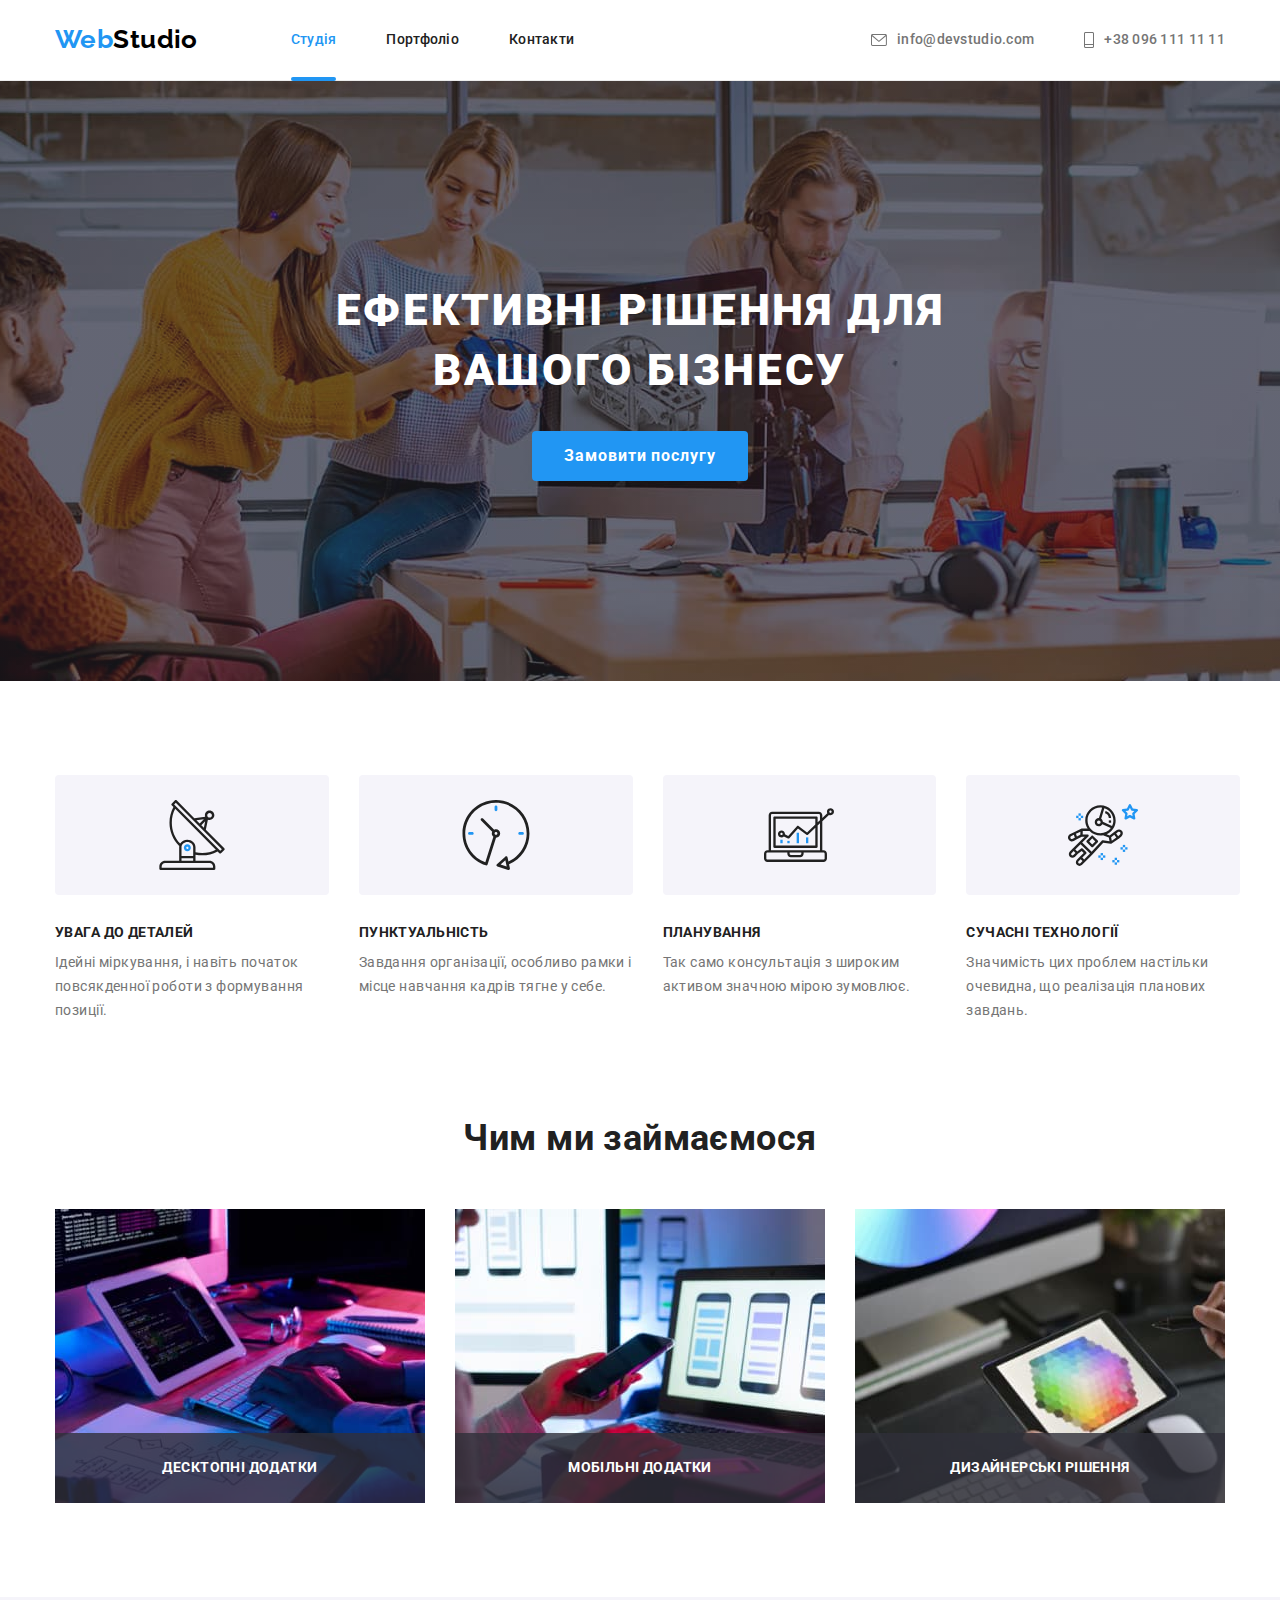
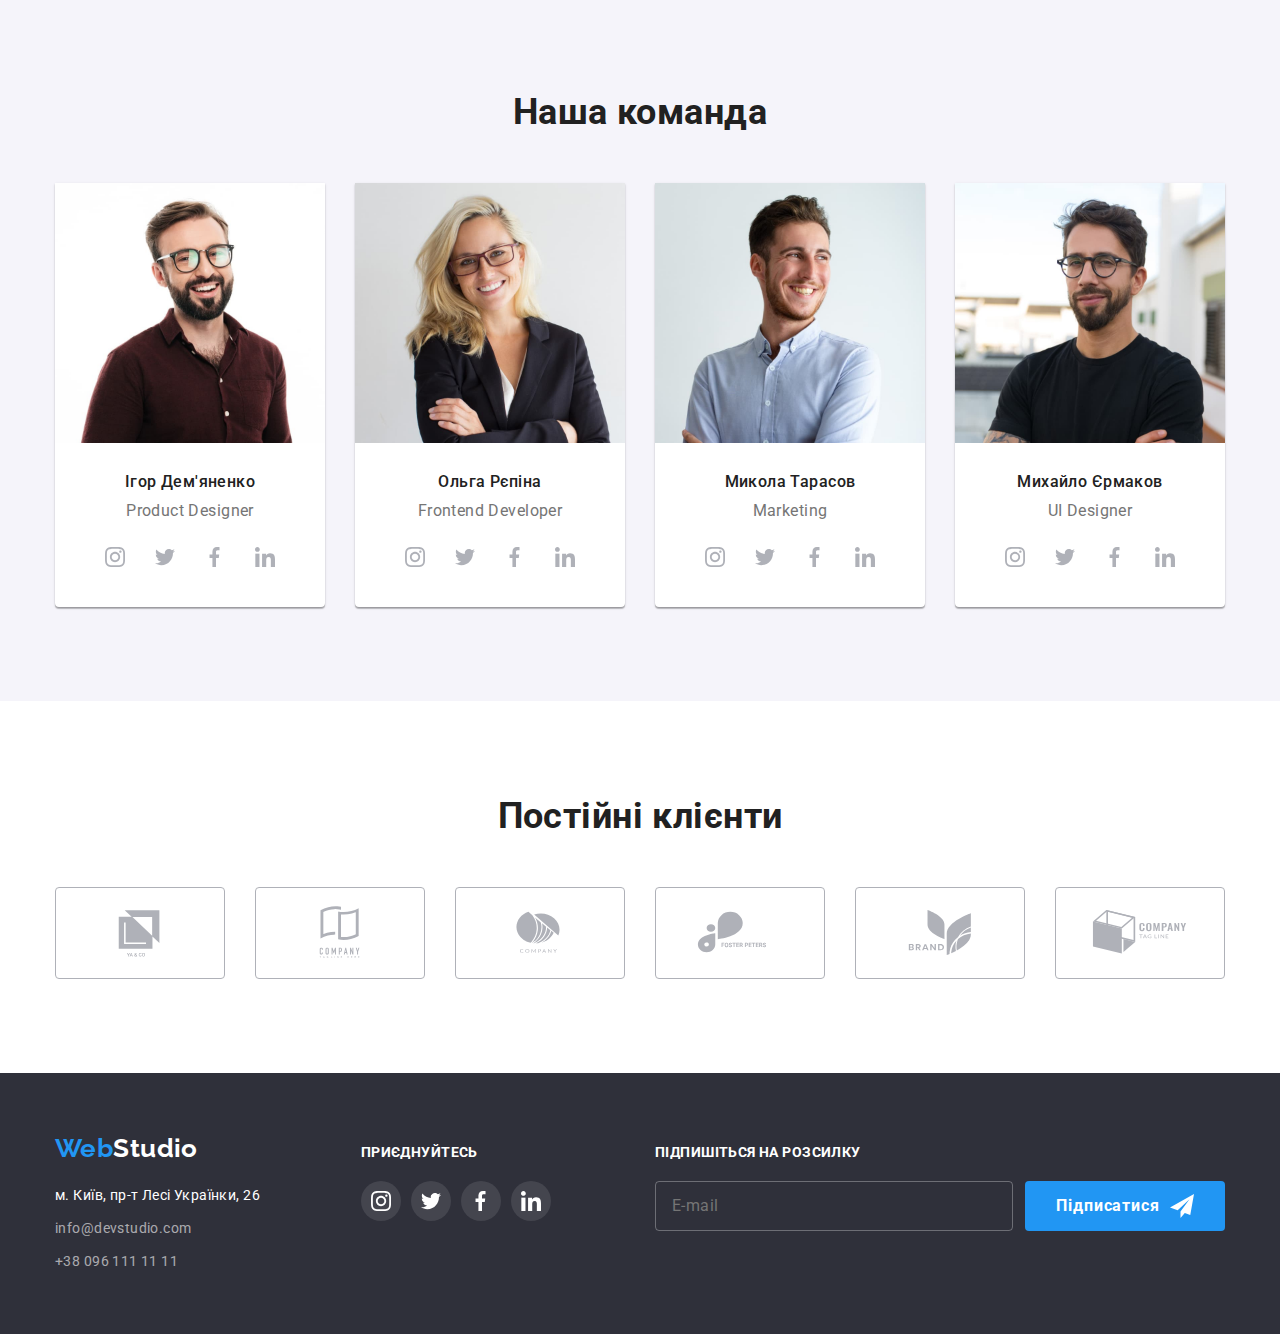
==== index.html @ 9e162e9c "20%" ====
<!DOCTYPE html>
<html lang="uk">
  <head>
    <meta charset="UTF-8" />
    <meta http-equiv="X-UA-Compatible" content="IE=edge" />
    <meta name="viewport" content="width=device-width, initial-scale=1.0" />
    <title>WebStudio</title>
    <link
      href="https://fonts.googleapis.com/css2?family=Montserrat:wght@400;700&family=Raleway:wght@700&family=Roboto:wght@400;500;700;900&display=swap"
      rel="stylesheet"
    />
    <link
      rel="stylesheet"
      href="https://cdnjs.cloudflare.com/ajax/libs/modern-normalize/1.1.0/modern-normalize.min.css"
    />
    <link rel="stylesheet" href="./css/styles.css" />
  </head>
  <body>
    <!--===================Шапка=======================-->
    <header class="header">
      <div class="conteiner">
        <nav class="nav">
          <a class="logo link" href="./index.html"><span class="web">Web</span>Studio</a>
          <ul class="site-nav">
            <li class="item">
              <a class="link nav-link studio-link" href="./index.html">Студія</a>
            </li>
            <li class="item">
              <a class="link nav-link" href="./portfolio.html">Портфоліо</a>
            </li>
            <li class="item">
              <a class="link nav-link" href="/">Контакти</a>
            </li>
          </ul>
        </nav>
        <ul class="contact-header">
          <li>
            <a class="link mail" href="mailto:info@devstudio.com">
              <svg width="16" height="12" class="icon-mail">
                <use href="./images/sprite.svg#icon-leter"></use>
              </svg>
              info@devstudio.com</a
            >
          </li>
          <li>
            <a class="link tel" href="tel:+380961111111">
              <svg width="10" height="16" class="icon-tel">
                <use href="./images/sprite.svg#icon-phone"></use>
              </svg>
              +38 096 111 11 11</a
            >
          </li>
        </ul>
      </div>
    </header>
    <main>
      <!--==========Головна секція замовлення==========-->
      <section class="hero section">
        <h1 class="hero-title">Ефективні рішення для вашого бізнесу</h1>
        <button class="hero-btn" type="button" data-modal-open>Замовити послугу</button>
      </section>
      <!--==========Секція переваг==========-->
      <section class="section">
        <div class="conteiner">
          <h2 class="titel-none">Наші переваги</h2>
          <ul class="benefits">
            <li class="item">
              <div class="benefits-icon">
                <svg width="70" height="70">
                  <use href="./images/sprite.svg#icon-antenna"></use>
                </svg>
              </div>
              <h3 class="benefits-titel">Увага до деталей</h3>
              <p class="benefits-text">
                Ідейні міркування, і навіть початок повсякденної роботи з формування позиції.
              </p>
            </li>
            <li class="item">
              <div class="benefits-icon">
                <svg width="70" height="70">
                  <use href="./images/sprite.svg#icon-clock"></use>
                </svg>
              </div>

              <h3 class="benefits-titel">Пунктуальність</h3>
              <p class="benefits-text">
                Завдання організації, особливо рамки і місце навчання кадрів тягне у себе.
              </p>
            </li>
            <li class="item">
              <div class="benefits-icon">
                <svg width="70" height="70">
                  <use href="./images/sprite.svg#icon-diagram"></use>
                </svg>
              </div>

              <h3 class="benefits-titel">Планування</h3>
              <p class="benefits-text">
                Так само консультація з широким активом значною мірою зумовлює.
              </p>
            </li>
            <li class="item">
              <div class="benefits-icon">
                <svg width="70" height="70">
                  <use href="./images/sprite.svg#icon-astronaut"></use>
                </svg>
              </div>

              <h3 class="benefits-titel">Сучасні технології</h3>
              <p class="benefits-text">
                Значимість цих проблем настільки очевидна, що реалізація планових завдань.
              </p>
            </li>
          </ul>
        </div>
      </section>
      <!--==========Чим ми займаємося==========-->
      <section class="what-doing-section section">
        <div class="conteiner">
          <h2 class="titel-section">Чим ми займаємося</h2>
          <ul class="what-doing">
            <li class="item">
              <div class="what-doing-conteiner">
                <img
                  src="./images/box-1.jpg"
                  alt="Фото екрану планшета та монітора на яких проглядається HTML код"
                  width="370"
                  height="294"
                />
                <p class="text-doing">Десктопні додатки</p>
              </div>
            </li>
            <li class="item">
              <div class="what-doing-conteiner">
                <img
                  src="./images/box-2.jpg"
                  alt="Фото моніторів де показано пкриклад адаптації веб сторінки на смартфон"
                  width="370"
                  height="294"
                />
                <p class="text-doing">Мобільні додатки</p>
              </div>
            </li>
            <li class="item">
              <div class="what-doing-conteiner">
                <img
                  src="./images/box-3.jpg"
                  alt="Плітра кольорів на екрані планшету"
                  width="370"
                  height="294"
                />
                <p class="text-doing">Дизайнерські рішення</p>
              </div>
            </li>
          </ul>
        </div>
      </section>
      <!--==========Наша команда==========-->
      <section class="team-section section">
        <div class="conteiner">
          <h2 class="titel-section team-titel">Наша команда</h2>
          <ul class="team">
            <li class="item">
              <img
                src="./images/tcard-1.jpg"
                alt="На фото Ігор Дем'яненко (Product Designer)"
                width="270"
                height="260"
              />
              <h3 class="team-name">Ігор Дем'яненко</h3>
              <p class="team-position">Product Designer</p>
              <div class="team-link">
                <ul>
                  <li>
                    <a href="/">
                      <svg width="20" height="20" class="social-media">
                        <use href="./images/sprite.svg#icon-instagram"></use></svg
                    ></a>
                  </li>
                  <li>
                    <a href="/">
                      <svg width="20" height="20" class="social-media">
                        <use href="./images/sprite.svg#icon-twitter"></use></svg
                    ></a>
                  </li>
                  <li>
                    <a href="/">
                      <svg width="20" height="20" class="social-media">
                        <use href="./images/sprite.svg#icon-facebook"></use></svg
                    ></a>
                  </li>
                  <li>
                    <a href="/">
                      <svg width="20" height="20" class="social-media">
                        <use href="./images/sprite.svg#icon-linkedin"></use></svg
                    ></a>
                  </li>
                </ul>
              </div>
            </li>
            <li class="item">
              <img
                src="./images/tcard-2.jpg"
                alt="На фото Ольга Рєпіна (Frontend Developer)"
                width="270"
                height="260"
              />
              <h3 class="team-name">Ольга Рєпіна</h3>
              <p class="team-position">Frontend Developer</p>
              <div class="team-link">
                <ul>
                  <li>
                    <a href="/">
                      <svg width="20" height="20" class="social-media">
                        <use href="./images/sprite.svg#icon-instagram"></use></svg
                    ></a>
                  </li>
                  <li>
                    <a href="/">
                      <svg width="20" height="20" class="social-media">
                        <use href="./images/sprite.svg#icon-twitter"></use></svg
                    ></a>
                  </li>
                  <li>
                    <a href="/">
                      <svg width="20" height="20" class="social-media">
                        <use href="./images/sprite.svg#icon-facebook"></use></svg
                    ></a>
                  </li>
                  <li>
                    <a href="/">
                      <svg width="20" height="20" class="social-media">
                        <use href="./images/sprite.svg#icon-linkedin"></use></svg
                    ></a>
                  </li>
                </ul>
              </div>
            </li>
            <li class="item">
              <img
                src="./images/tcard-3.jpg"
                alt="На фото Микола Тарасов (Marketing)"
                width="270"
                height="260"
              />
              <h3 class="team-name">Микола Тарасов</h3>
              <p class="team-position">Marketing</p>
              <div class="team-link">
                <ul>
                  <li>
                    <a href="/">
                      <svg width="20" height="20" class="social-media">
                        <use href="./images/sprite.svg#icon-instagram"></use></svg
                    ></a>
                  </li>
                  <li>
                    <a href="/">
                      <svg width="20" height="20" class="social-media">
                        <use href="./images/sprite.svg#icon-twitter"></use></svg
                    ></a>
                  </li>
                  <li>
                    <a href="/">
                      <svg width="20" height="20" class="social-media">
                        <use href="./images/sprite.svg#icon-facebook"></use></svg
                    ></a>
                  </li>
                  <li>
                    <a href="/">
                      <svg width="20" height="20" class="social-media">
                        <use href="./images/sprite.svg#icon-linkedin"></use></svg
                    ></a>
                  </li>
                </ul>
              </div>
            </li>
            <li class="item">
              <img
                src="./images/tcard-4.jpg"
                alt="На фото Михайло Єрмаков (Ul Designer)"
                width="270"
                height="260"
              />
              <h3 class="team-name">Михайло Єрмаков</h3>
              <p class="team-position">UI Designer</p>
              <div class="team-link">
                <ul>
                  <li>
                    <a href="/">
                      <svg width="20" height="20" class="social-media">
                        <use href="./images/sprite.svg#icon-instagram"></use></svg
                    ></a>
                  </li>
                  <li>
                    <a href="/">
                      <svg width="20" height="20" class="social-media">
                        <use href="./images/sprite.svg#icon-twitter"></use></svg
                    ></a>
                  </li>
                  <li>
                    <a href="/">
                      <svg width="20" height="20" class="social-media">
                        <use href="./images/sprite.svg#icon-facebook"></use></svg
                    ></a>
                  </li>
                  <li>
                    <a href="/">
                      <svg width="20" height="20" class="social-media">
                        <use href="./images/sprite.svg#icon-linkedin"></use></svg
                    ></a>
                  </li>
                </ul>
              </div>
            </li>
          </ul>
        </div>
      </section>
      <!--====================Постійні клієнти====================-->
      <section class="client-section section">
        <div class="conteiner">
          <h2 class="titel-section clien-titel">Постійні клієнти</h2>
          <ul class="client">
            <li class="item">
              <a href="/">
                <div class="client-icon">
                  <svg width="106" height="60" class="company-icon">
                    <use href="./images/sprite.svg#icon-company-1"></use>
                  </svg>
                </div>
              </a>
            </li>
            <li class="item">
              <a href="/"
                ><div class="client-icon">
                  <svg width="106" height="60" class="company-icon">
                    <use href="./images/sprite.svg#icon-company-2"></use>
                  </svg></div
              ></a>
            </li>
            <li class="item">
              <a href="/"
                ><div class="client-icon">
                  <svg width="106" height="60" class="company-icon">
                    <use href="./images/sprite.svg#icon-company-3"></use>
                  </svg></div
              ></a>
            </li>
            <li class="item">
              <a href="/"
                ><div class="client-icon">
                  <svg width="106" height="60" class="company-icon">
                    <use href="./images/sprite.svg#icon-company-4"></use>
                  </svg></div
              ></a>
            </li>
            <li class="item">
              <a href="/"
                ><div class="client-icon">
                  <svg width="106" height="60" class="company-icon">
                    <use href="./images/sprite.svg#icon-company-5"></use>
                  </svg></div
              ></a>
            </li>
            <li class="item">
              <a href="/"
                ><div class="client-icon">
                  <svg width="106" height="60" class="company-icon">
                    <use href="./images/sprite.svg#icon-company-6"></use>
                  </svg></div
              ></a>
            </li>
          </ul>
        </div>
      </section>
    </main>
    <!--==========Підвал==========-->
    <footer class="footer">
      <div class="conteiner footer-adress">
        <div>
          <a class="logo link footer-logo" href="./index.html"
            ><span class="web">Web</span>Studio</a
          >
          <address class="address">
            <ul class="list-adress">
              <li class="list">
                <a
                  class="adress-link link"
                  href="https://goo.gl/maps/8zeP9j5eDiiV9xNEA"
                  target="_blank"
                >
                  м. Київ, пр-т Лесі Українки, 26</a
                >
              </li>
              <li class="list">
                <a class="link footer-mail" href="mailto:info@devstudio.com">info@devstudio.com</a>
              </li>
              <li class="list">
                <a class="link footer-tel" href="tel:+380961111111">+38 096 111 11 11</a>
              </li>
            </ul>
          </address>
        </div>
        <div class="join">
          <p class="join-text">Приєднуйтесь</p>
          <ul class="social-media-footer">
            <li>
              <a href="/"
                ><svg width="20" height="20" class="social-media">
                  <use href="./images/sprite.svg#icon-instagram"></use></svg
              ></a>
            </li>
            <li>
              <a href="/"
                ><svg width="20" height="20" class="social-media">
                  <use href="./images/sprite.svg#icon-twitter"></use></svg
              ></a>
            </li>
            <li>
              <a href="/"
                ><svg width="20" height="20" class="social-media">
                  <use href="./images/sprite.svg#icon-facebook"></use></svg
              ></a>
            </li>
            <li>
              <a href="/"
                ><svg width="20" height="20" class="social-media">
                  <use href="./images/sprite.svg#icon-linkedin"></use></svg
              ></a>
            </li>
          </ul>
        </div>
        <div class="sign-up">
        <p class="join-text">Підпишіться на розсилку</p>
        <form class="sign-up-form">
           <input type="email" class="sign-up-form-imput" name="user_email" placeholder="E-mail" required/>
          <button type="submit" class="sing-up-btn"><span class="sing-up-btn-text">Підписатися</span></button>
        </form>
        </div>
               
        </label>
      </div>
    </footer>

    <!-- ==========Modal's Windows========== -->

    <div class="backdrop is-hidden" data-modal>
      <div class="order-modal">
        <button type="button" class="btn-modal" data-modal-close>
          <svg width="18px" height="18px">
            <use href="./images/sprite.svg#icon-close"></use>
          </svg>
        </button>
<fieldset>
  <p>Залиште свої дані, ми вам передзвонимо</p>
  
        <form>
        <label>
          Ім'я
        <input type="text" name="modal-form-name" required pattern="[a-zA-Zа-яА-ЯїЇіІ]+"/></label>
        <label>
          Телефон
          <input type="tel" name="modal-form-tel" required/></label>
        <label>
          Пошта
          <input type="text" name="modal-form-mail" required/></label>
        <label>
          Коментар
          <textarea name="user-message" placeholder="Введіть текст"></textarea></label>
        <label><input type="checkbox"> Погоджуюся з розсилкою та приймаю <a>Умови договору</a></label>
      </form>
      </fieldset>
      </div>

      
    </div>
    <script src="./js/modal.js"></script>
  </body>
</html>
---- css/styles.css ----
:root {
  --accent-color: #2196f3;
  --titel-color: #212121;
  --text-color: #757575;
  --footer-color: rgba(255, 255, 255, 0.6);
  --clien-icon: rgba(175, 177, 184, 1);
  --time-cube: cubic-bezier(0.4, 0, 0.2, 1);
}

html {
  box-sizing: border-box;
}

a {
  text-decoration: none;
  color: inherit;
}

body {
  background-color: #fff;
  color: var(--text-color);
  font-family: 'Roboto', font-family;
  font-size: 14px;
  letter-spacing: 0.03em;
}

h1,
h2,
h3,
h4,
p,
ul {
  margin: 0;
}

ul {
  padding-left: 0;
  list-style: none;
}

img {
  display: block;
  max-width: 100%;
  height: auto;
}

/* ==========hide titel========== */
.titel-none {
  position: absolute;
  width: 1px;
  height: 1px;
  margin: -1px;
  border: 0;
  padding: 0;
  white-space: nowrap;
  clip-path: inset(100%);
  clip: rect(0 0 0 0);
  overflow: hidden;
}

/* --==========header==========-- */

.conteiner {
  width: 1200px;
  margin-left: auto;
  margin-right: auto;
  align-items: center;
  padding-left: 15px;
  padding-right: 15px;
  /* outline: 1px solid rgb(248, 135, 135); */
}

.header .conteiner {
  display: flex;
  align-items: center;
}

.section {
  padding-top: 94px;
  padding-bottom: 94px;
  /* outline: 1px solid green; */
}

.header {
  border-bottom-width: 1px;
  border-bottom-style: solid;
  border-bottom-color: #ececec;
}

/* ==========logo========== */
.logo {
  font-family: 'Raleway', font-family;
  font-weight: 700;
  font-size: 26px;
  line-height: 1.19;
  color: #000000;
  padding-top: 24px;
  padding-bottom: 25px;
  margin-right: 93px;
}

.web {
  color: var(--accent-color);
}

/* ==========nav========== */

.site-nav,
.nav {
  display: flex;
  align-items: center;
}

.site-nav .item {
  margin-right: 50px;
}

.site-nav .item:last-child {
  margin-right: 0;
}

.nav-link,
.studio-link {
  position: relative;
}

.nav-link::after {
  display: inline-block;
  content: '';
  position: absolute;
  bottom: -1px;
  right: 0;

  background-color: var(--accent-color);
  border-radius: 2px;

  width: 100%;
  height: 4px;

  transform: scaleX(0);

  transition: transform 250ms var(--time-cube);
}

.nav-link:hover::after {
  transform: scaleX(1);
}

.studio-link.nav-link::after,
.portfolio-link.nav-link::after {
  transform: scaleX(1);
}

.contact-header {
  display: flex;
  margin-left: auto;
}

.contact-header .link {
  padding-top: 32px;
  padding-bottom: 32px;
}

.contact-header li:first-child {
  margin-right: 50px;
}
.contact-header a {
  display: flex;
  align-items: center;
}

.icon-mail,
.icon-tel {
  margin-right: 10px;
  fill: var(--text-color);
}

.mail .icon-mail,
.tel .icon-tel {
  transition: fill 250ms var(--time-cube);
}

.mail:hover .icon-mail,
.mail:focus .icon-mail {
  fill: var(--accent-color);
}

.tel:hover .icon-tel,
.tel:focus .icon-tel {
  fill: var(--accent-color);
}

.nav-link {
  display: block;
  font-weight: 500;
  line-height: 1.14;
  letter-spacing: 0.02em;
  color: var(--titel-color);
  padding-top: 32px;
  padding-bottom: 32px;
}

.studio-link,
.portfolio-link {
  color: var(--accent-color);
}

.mail,
.tel {
  font-weight: 500;
  line-height: 1.14;
  letter-spacing: 0.02em;
  color: var(--text-color);
}

.mail:hover,
.tel:hover,
.nav-link:hover {
  color: var(--accent-color);
}

.mail:focus,
.tel:focus,
.nav-link:focus {
  color: var(--accent-color);
}

.nav-link,
.mail,
.tel {
  transition: color 250ms var(--time-cube);
}

/* ==========body========== */
/* ==========Hero section========== */

.hero {
  text-align: center;
  padding: 200px 0;
  max-width: 1600px;
  min-height: 600px;
  background-color: #2f303a;
  background-image: linear-gradient(to right, rgba(47, 48, 58, 0.4), rgba(47, 48, 58, 0.4)),
    url(../images/background.jpg);
  background-size: cover;
  background-position: center;
  margin: 0 auto;
}

.hero-title {
  font-weight: 900;
  font-size: 44px;
  line-height: 1.36;
  letter-spacing: 0.06em;
  text-transform: uppercase;
  color: #fff;
  margin-bottom: 30px;
  width: 696px;
  margin-left: auto;
  margin-right: auto;
}

.hero-btn {
  font-weight: 700;
  font-size: 16px;
  line-height: 1.88;
  letter-spacing: 0.06em;
  background-color: var(--accent-color);
  color: #fff;
  cursor: pointer;
  border: 0;
  padding: 10px 32px;
  border-radius: 4px;
  transition: background-color 250ms var(--time-cube);
}

.hero-btn:hover,
.hero-btn:focus {
  background-color: #188ce8;
}

/* ==========Benefits section========== */

.benefits,
.what-doing,
.team {
  display: flex;
  margin-left: -15px;
  margin-right: -15px;
}

.benefits .item {
  width: calc((100% - 90px) / 4);
  margin-right: 15px;
  margin-left: 15px;
}

.benefits-icon {
  display: flex;
  background: #f5f4fa;
  height: 120px;
  border-radius: 4px;
  justify-content: center;
  align-items: center;
}

.benefits .item:last-child {
  margin-right: 0;
}

.benefits-titel {
  margin-bottom: 10px;
  margin-top: 30px;
  font-size: 14px;
  line-height: 1.14;
  text-transform: uppercase;
  color: var(--titel-color);
}

.benefits-text {
  line-height: 1.71;
}

/* ==========What we doing========== */

.what-doing-section {
  padding-top: 0;
}

.titel-section {
  font-size: 36px;
  line-height: 1.17;
  text-align: center;
  color: var(--titel-color);
  margin-bottom: 50px;
}

.what-doing .item {
  position: relative;
  width: calc((100% - 60px) / 3);
  margin-right: 15px;
  margin-left: 15px;
}

.what-doing-conteiner {
  position: relative;
}

.what-doing .item:last-child {
  margin-bottom: 0;
}

.text-doing {
  display: flex;
  align-items: center;
  justify-content: center;
  position: absolute;
  bottom: 0;
  width: 100%;
  height: 70px;
  text-transform: uppercase;
  font-weight: 700;
  line-height: 1.14;
  background: rgba(47, 48, 58, 0.8);
  color: #ffffff;
}

/* ==========Our team========== */

.team-section {
  background-color: #f5f4fa;
}

.team .item {
  width: calc((100% - 90px) / 4);
  margin-left: 15px;
  margin-right: 15px;
  background-color: #ffffff;
  box-shadow: 0px 1px 3px rgba(0, 0, 0, 0.12), 0px 1px 1px rgba(0, 0, 0, 0.14),
    0px 2px 1px rgba(0, 0, 0, 0.2);
  border-radius: 0px 0px 4px 4px;
}

.team-name {
  font-weight: 500;
  font-size: 16px;
  line-height: 1.18;
  color: var(--titel-color);
  text-align: center;
  padding-top: 30px;
}

.team-position {
  font-size: 16px;
  line-height: 1.18;
  text-align: center;
  margin-top: 10px;
  margin-bottom: 16px;
}

.social-media {
  fill: var(--clien-icon);

  transition: fill 250ms var(--time-cube);
}

.team-link {
  display: flex;
  margin-bottom: 30px;
}

.team-link ul {
  margin-left: auto;
  margin-right: auto;
  display: flex;
  gap: 10px;
  /* text-align: center;
  align-items: center; */
}

.team-link a {
  display: flex;
  margin-left: auto;
  margin-right: auto;
  height: 20px;
  width: 40px;
  height: 40px;
  align-items: center;
  justify-content: center;
  border-radius: 50%;

  transition: background-color 250ms var(--time-cube);
}

.team-link a:hover .social-media,
.team-link a:focus .social-media {
  fill: #fff;
}

.team-link a:hover,
.team-link a:focus {
  background-color: var(--accent-color);
}

/* ==========Client========== */

.client {
  display: flex;
  gap: 30px;
}

.client-icon {
  display: flex;
  justify-content: center;
  align-items: center;
  border: 1px solid var(--clien-icon);
  border-radius: 4px;
  width: 170px;
  height: 92px;
}

.client svg {
  fill: var(--clien-icon);
}

.client-icon:hover,
.client-icon:focus {
  border-color: var(--accent-color);
}

.client-icon:hover .company-icon,
.client-icon:focus .company-icon {
  fill: var(--accent-color);
}

.client-icon {
  transition: border-color 250ms var(--time-cube);
}

.company-icon {
  transition: fill 250ms var(--time-cube);
}

/* ==========Footer========== */
.address {
  font-style: normal;
  line-height: 1.71;
  color: #fff;
  margin-top: 20px;
  text-align: left;
}

.footer {
  padding: 60px 0;
  background-color: #2f303a;
}

.footer-adress {
  display: flex;
  align-items: baseline;
}

.footer-logo,
.adress-link {
  color: #fff;
  padding: 0;
}

.footer-logo {
  display: block;
  max-width: 145px;
}

.list-adress {
  max-width: 231px;
}

.list-adress .list {
  margin-bottom: 9px;
}

.list-adress .list:last-child {
  margin-bottom: 0;
}

.footer-mail,
.footer-tel {
  color: rgba(255, 255, 255, 0.6);

  transition: color 250ms var(--time-cube);
}

.footer-mail:hover,
.footer-tel:hover {
  color: var(--accent-color);
}

.footer-mail:focus,
.footer-tel:focus {
  color: var(--accent-color);
}

.social-media-footer {
  display: flex;
  gap: 10px;
}

.join {
  margin-left: 70px;
}

.join-text {
  text-transform: uppercase;
  font-weight: 700;
  line-height: 1.14;
  color: #ffffff;
  margin-bottom: 20px;
}

.social-media svg {
  fill: #fff;
}

.social-media-footer a {
  display: flex;
  margin-left: auto;
  margin-right: auto;
  height: 20px;
  width: 40px;
  height: 40px;
  align-items: center;
  justify-content: center;
  background-color: rgba(255, 255, 255, 0.1);
  border-radius: 50%;

  transition: background-color 250ms var(--time-cube);
}

.social-media-footer a:hover,
.social-media-footer a:focus {
  background-color: var(--accent-color);
}

.social-media-footer .social-media {
  fill: #fff;
}

.sign-up {
  display: flex;
  flex-direction: column;
  margin-left: auto;
}

.sign-up-form {
  display: flex;
  align-items: center;
}

.sign-up-form-imput {
  padding: 15px 16px;
  width: 358px;
  height: 50px;
  border: 1px solid rgba(255, 255, 255, 0.3);
  background-color: inherit;
  border-radius: 4px;
  font-size: 16px;
  line-height: 1.25;
  letter-spacing: 0.03em;
}

.sign-up-form-imput:focus-within {
  border: 1px solid var(--accent-color);
}

.sing-up-btn {
  margin-left: 12px;
  min-width: 200px;
  height: 50px;
  border: 0;
  font-weight: 700;
  font-size: 16px;
  line-height: 1.88;
  letter-spacing: 0.06em;
  background-color: var(--accent-color);
  color: #fff;
  cursor: pointer;
  border-radius: 4px;
  transition: background-color 250ms var(--time-cube);
}

.sing-up-btn:hover,
.sing-up-btn:focus {
  background-color: #188ce8;
}

.sing-up-btn-text {
  display: flex;
  align-items: center;
  justify-content: center;
}

.sing-up-btn-text::after {
  display: inline-flex;
  width: 24px;
  height: 24px;
  content: '';
  background-image: url(../images/plane.svg);
  margin-left: 10px;
}

/* ====================portfolio==================== */

.portfolio-btn {
  font-family: inherit;
  font-weight: 500;
  font-size: 16px;
  line-height: 1.62;
  text-align: center;
  color: var(--titel-color);
  cursor: pointer;

  transition: background-color 250ms var(--time-cube), color 250ms var(--time-cube),
    box-shadow 250ms var(--time-cube);
}

.portfolio-btn:hover,
.portfolio-btn:focus {
  color: #fff;
  background-color: var(--accent-color);
  box-shadow: 0px 3px 1px rgba(0, 0, 0, 0.1), 0px 1px 2px rgba(0, 0, 0, 0.08),
    0px 2px 2px rgba(0, 0, 0, 0.12);
}

.all-btn {
  color: #fff;
  background-color: var(--accent-color);
  box-shadow: 0px 3px 1px rgba(0, 0, 0, 0.1), 0px 1px 2px rgba(0, 0, 0, 0.08),
    0px 2px 2px rgba(0, 0, 0, 0.12);
}

.portfolio-titel {
  font-size: 18px;
  line-height: 2;
  letter-spacing: 0.06em;
  color: var(--titel-color);
}

.portfolio-description {
  font-size: 16px;
  line-height: 1.88;
  color: var(--text-color);
  margin-top: 4px;
}

.portfolio-button {
  display: flex;
  justify-content: center;
  margin-bottom: 50px;
}

.portfolio-button .portfolio-btn {
  margin-right: 8px;
  padding: 6px 25px;
  border: none;
  border-radius: 4px;
}

.portfolio-button:last-child {
  margin: 0;
}

.portfolio {
  display: flex;
  flex-wrap: wrap;
}

.portfolio .item {
  width: calc((100% - 60px) / 3);
  margin-right: 30px;
  margin-bottom: 30px;
}

.portfolio .item:nth-last-child(-n + 3) {
  margin-bottom: 0;
}

.portfolio a {
  display: block;
  transition: box-shadow 250ms var(--time-cube);
}

.portfolio a:hover,
.portfolio a:focus {
  box-shadow: 0px 1px 1px rgba(0, 0, 0, 0.12), 0px 4px 4px rgba(0, 0, 0, 0.06),
    1px 4px 6px rgba(0, 0, 0, 0.16);
}

.portfolio-card {
  border-right-width: 1px;
  border-right-style: solid;
  border-right-color: #eeeeee;

  border-bottom-width: 1px;
  border-bottom-style: solid;
  border-bottom-color: #eeeeee;

  border-left-width: 1px;
  border-left-style: solid;
  border-left-color: #eeeeee;

  padding: 20px 24px;
}

.portfolio .item:nth-child(3n) {
  margin-right: 0;
}

.portfolio-img {
  position: relative;
  overflow: hidden;
}

.portfolio-text {
  height: 100%;
  width: 100%;
  font-size: 18px;
  line-height: 1.56;
  letter-spacing: 0.03em;
  color: #fff;
  overflow: auto;
}

.portfilio-overlay {
  position: absolute;
  display: inline-block;
  background-color: rgba(33, 150, 243, 0.9);
  bottom: 0;
  width: 100%;
  padding: 63px 24px;

  transform: translateY(100%);
  transition: transform 250ms var(--time-cube);
  visibility: hidden;
}

.portfolio a:hover .portfilio-overlay,
.portfolio a:focus .portfilio-overlay {
  transform: translateY(0);
  visibility: visible;
}

/* ==========Modal's Windows========== */

.backdrop {
  position: fixed;
  top: 0;
  left: 0;
  width: 100%;
  height: 100%;
  background-color: rgba(0, 0, 0, 0.2);
  z-index: 99;

  visibility: visible;
  opacity: 1;
  transition: opacity 250ms var(--time-cube), visibility 250ms var(--time-cube) 0s;
}

.order-modal {
  position: absolute;
  top: 50%;
  left: 50%;

  width: 528px;
  height: 581px;
  background-color: #fff;
  border-radius: 4px;
  box-shadow: 0px 1px 3px rgba(0, 0, 0, 0.12), 0px 1px 1px rgba(0, 0, 0, 0.14),
    0px 2px 1px rgba(0, 0, 0, 0.2);

  transform: translate(-50%, -50%) scale(1);
  opacity: 1;

  transition: transform 250ms var(--time-cube);
}

.backdrop.is-hidden {
  visibility: hidden;
  opacity: 0;
  pointer-events: none;
}

.backdrop.is-hidden .order-modal {
  transform: translate(-50%, -50%) scale(0.8);
}

.btn-modal {
  position: absolute;
  top: 8px;
  right: 8px;

  display: flex;
  justify-content: center;
  align-items: center;
  width: 30px;
  height: 30px;
  border-radius: 50px;
  cursor: pointer;
  padding: 0;
  background-color: #fff;
  border: 1px solid rgba(0, 0, 0, 0.1);
}
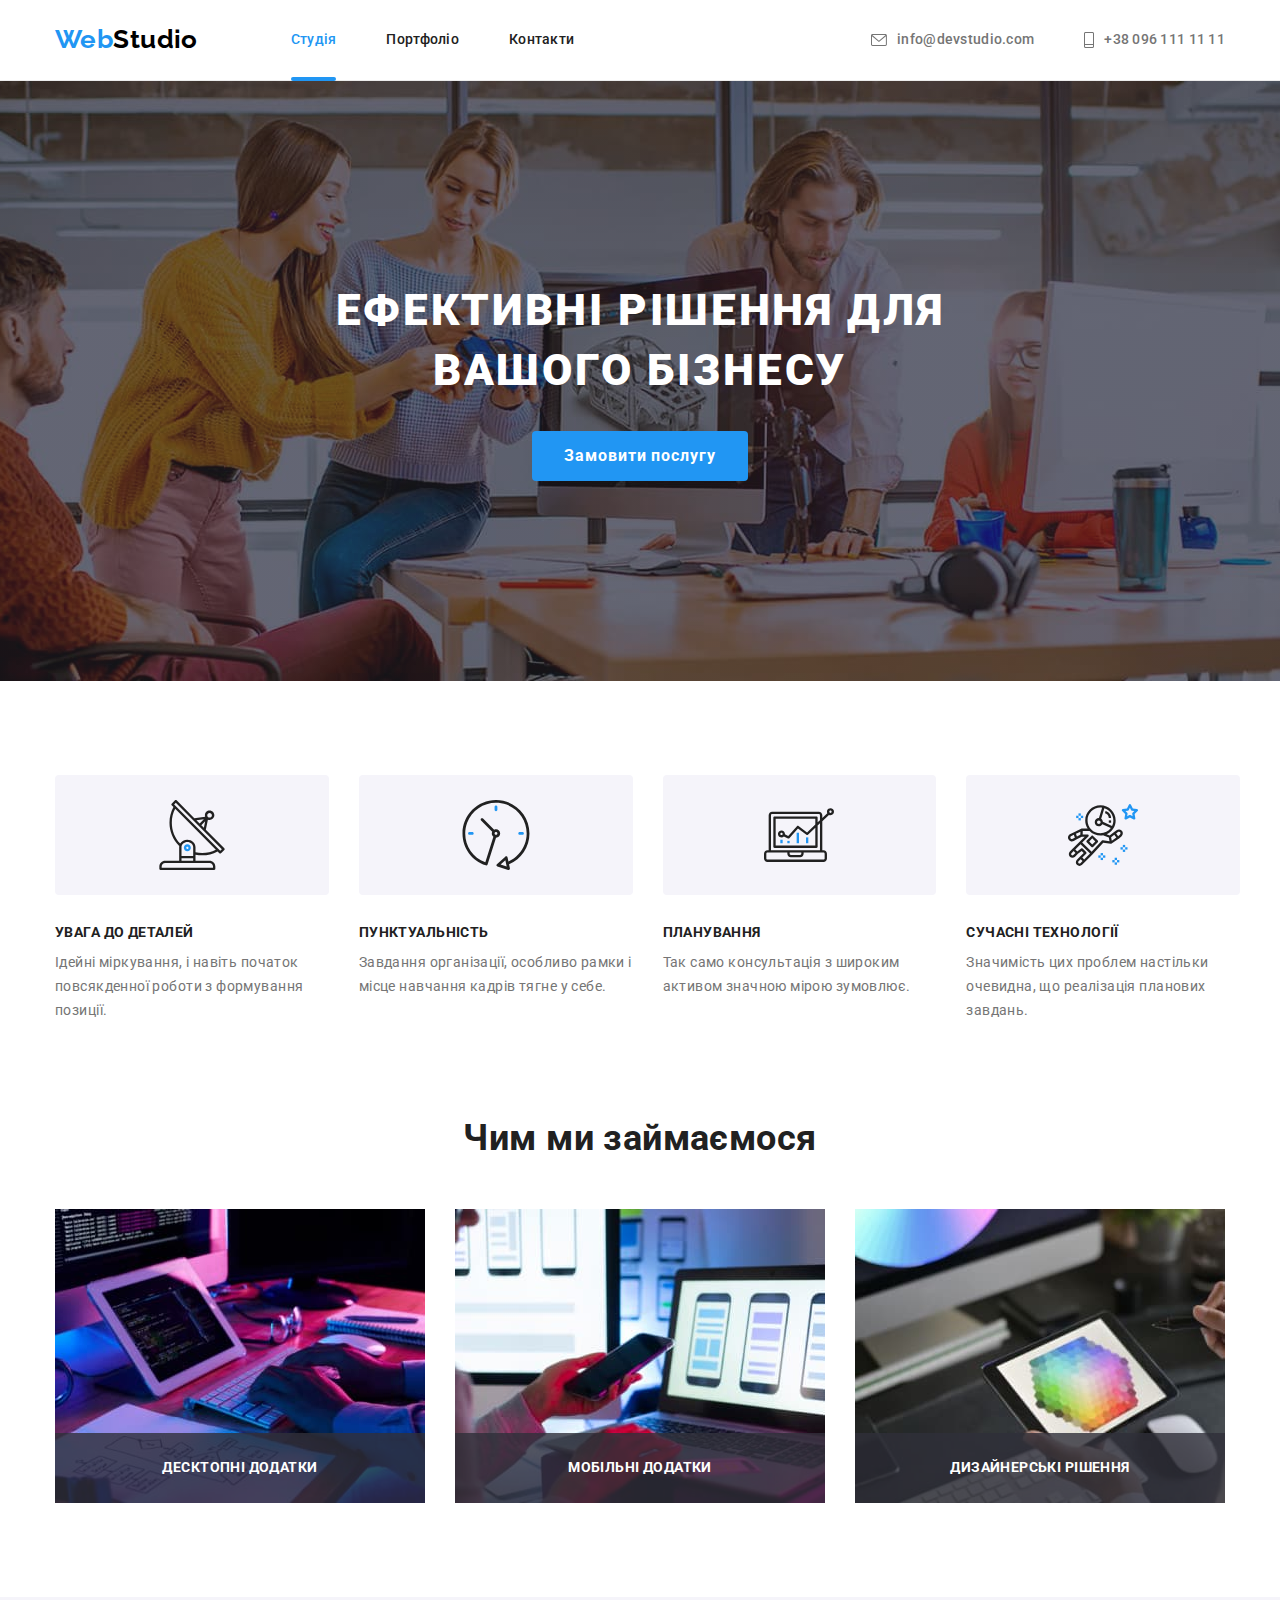
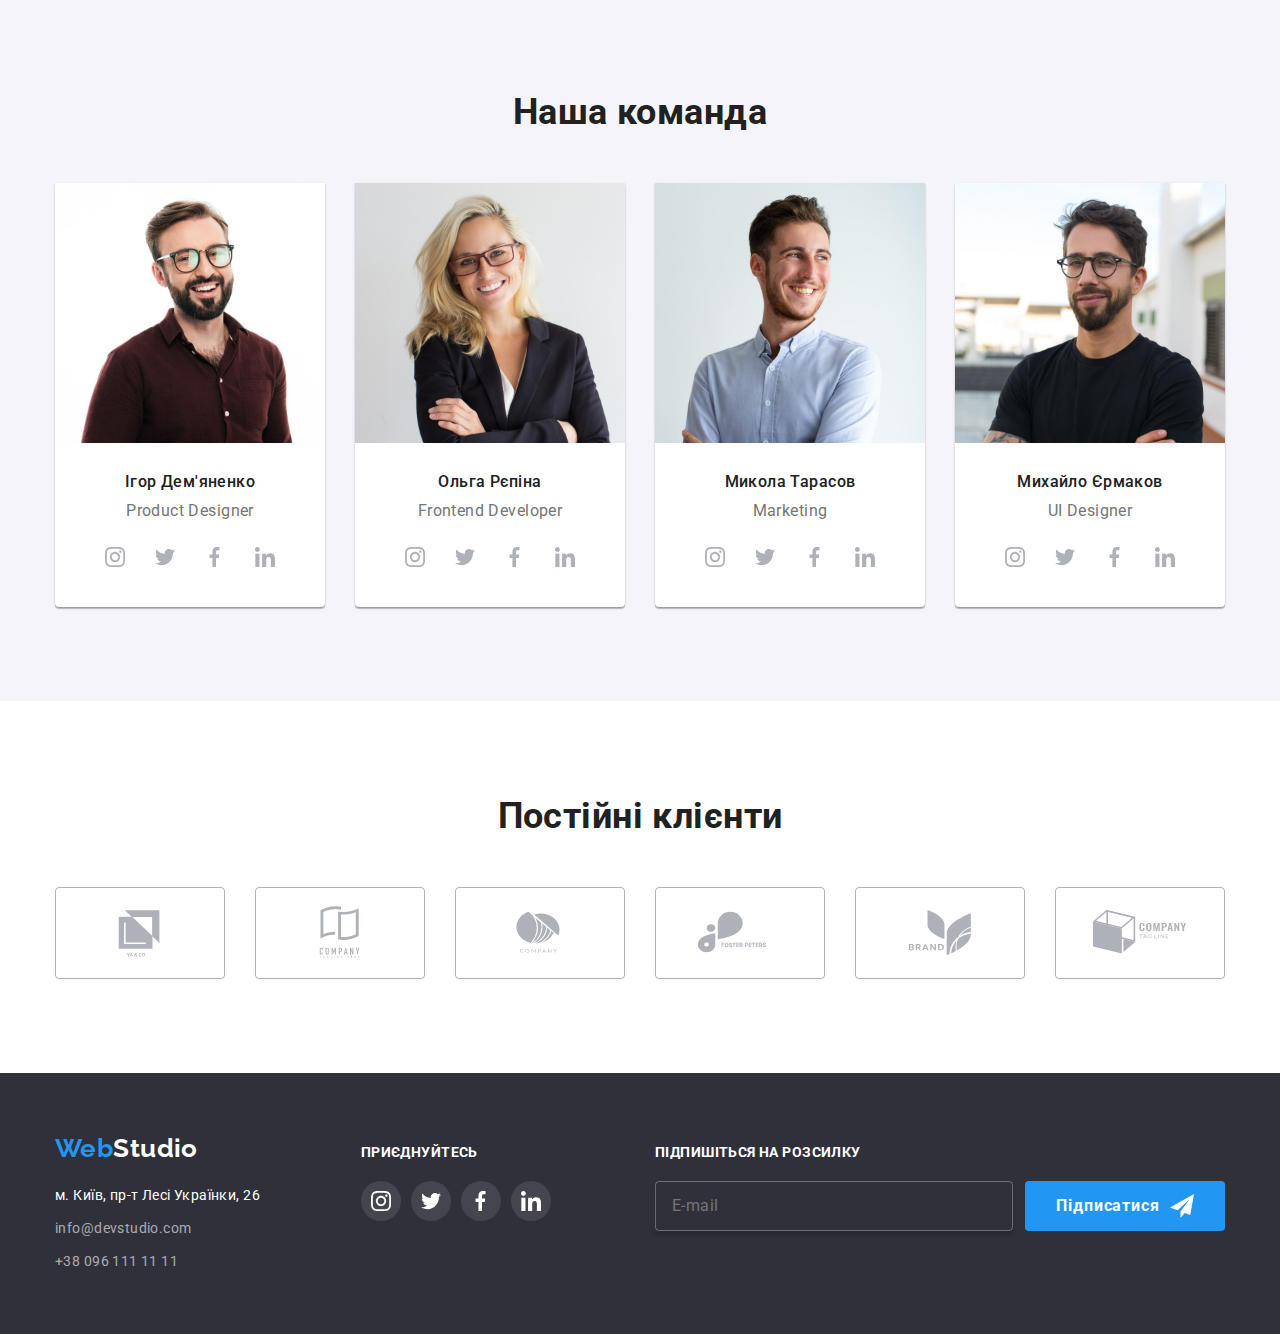
==== commit 46ddbe42: "ready" ====
--- a/index.html
+++ b/index.html
@@ -430,14 +430,20 @@
           </ul>
         </div>
         <div class="sign-up">
-        <p class="join-text">Підпишіться на розсилку</p>
-        <form class="sign-up-form">
-           <input type="email" class="sign-up-form-imput" name="user_email" placeholder="E-mail" required/>
-          <button type="submit" class="sing-up-btn"><span class="sing-up-btn-text">Підписатися</span></button>
-        </form>
-        </div>
-               
-        </label>
+          <p class="join-text">Підпишіться на розсилку</p>
+          <form class="sign-up-form">
+            <input
+              type="email"
+              class="sign-up-form-imput"
+              name="user_email"
+              placeholder="E-mail"
+              required
+            />
+            <button type="submit" class="sing-up-btn">
+              <span class="sing-up-btn-text">Підписатися</span>
+            </button>
+          </form>
+        </div>
       </div>
     </footer>
 
@@ -450,28 +456,65 @@
             <use href="./images/sprite.svg#icon-close"></use>
           </svg>
         </button>
-<fieldset>
-  <p>Залиште свої дані, ми вам передзвонимо</p>
-  
-        <form>
-        <label>
-          Ім'я
-        <input type="text" name="modal-form-name" required pattern="[a-zA-Zа-яА-ЯїЇіІ]+"/></label>
-        <label>
-          Телефон
-          <input type="tel" name="modal-form-tel" required/></label>
-        <label>
-          Пошта
-          <input type="text" name="modal-form-mail" required/></label>
-        <label>
-          Коментар
-          <textarea name="user-message" placeholder="Введіть текст"></textarea></label>
-        <label><input type="checkbox"> Погоджуюся з розсилкою та приймаю <a>Умови договору</a></label>
-      </form>
-      </fieldset>
+        <form class="modal-form">
+          <p class="modal-form-titel">Залиште свої дані, ми вам передзвонимо</p>
+          <label class="modal-form-label">
+            <span>Ім'я</span>
+            <div class="modal-form-imput-icon">
+              <input
+                type="text"
+                class="modal-form-user-input"
+                name="user-name"
+                required
+                pattern="[a-zA-Zа-яА-ЯїЇіІ]+"
+              />
+              <svg width="18px" height="18px" class="modal-form-icon">
+                <use href="./images/sprite.svg#icon-person"></use>
+              </svg>
+            </div>
+          </label>
+
+          <label class="modal-form-label">
+            <span>Телефон</span>
+            <div class="modal-form-imput-icon">
+              <input type="tel" class="modal-form-user-input" name="user-tel" required />
+              <svg width="18px" height="18px" class="modal-form-icon">
+                <use href="./images/sprite.svg#icon-phone-modal"></use>
+              </svg>
+            </div>
+          </label>
+
+          <label class="modal-form-label">
+            <span>Пошта</span>
+            <div class="modal-form-imput-icon">
+              <input type="email" class="modal-form-user-input" name="user-mail" required />
+              <svg width="18px" height="18px" class="modal-form-icon">
+                <use href="./images/sprite.svg#icon-leter-modal"></use>
+              </svg>
+            </div>
+          </label>
+
+          <label class="modal-form-label">
+            <span>Коментар</span>
+            <textarea
+              name="user-message"
+              class="modal-form-user-message"
+              placeholder="Введіть текст"
+            ></textarea>
+          </label>
+
+          <label class="modal-form-user-condition">
+            <input type="checkbox" class="modal-checkbox" />
+            <span class="icon-checkbox"></span>
+            <span class="checkbox-text"
+              >Погоджуюся з розсилкою та приймаю
+              <a href="#" class="modal-form-user-condition-link">Умови договору</a></span
+            ></label
+          >
+
+          <button type="submit" class="modal-form-btn-send">Відправити</button>
+        </form>
       </div>
-
-      
     </div>
     <script src="./js/modal.js"></script>
   </body>
--- a/css/styles.css
+++ b/css/styles.css
@@ -606,6 +606,9 @@
   font-size: 16px;
   line-height: 1.25;
   letter-spacing: 0.03em;
+  outline: none;
+  box-shadow: 0px 4px 4px rgba(0, 0, 0, 0.15);
+  transition: border 250ms var(--time-cube);
 }
 
 .sign-up-form-imput:focus-within {
@@ -848,4 +851,149 @@
   padding: 0;
   background-color: #fff;
   border: 1px solid rgba(0, 0, 0, 0.1);
-}
+
+  transition: fill 250ms var(--time-cube);
+}
+
+.btn-modal:hover,
+.btn-modal:focus {
+  fill: var(--accent-color);
+}
+
+.modal-form,
+.modal-form-label {
+  display: flex;
+  flex-direction: column;
+  justify-content: center;
+}
+
+.modal-form {
+  border: 0;
+  padding: 40px;
+}
+
+.modal-form-label {
+  position: relative;
+}
+
+.modal-form-titel {
+  font-weight: 700;
+  font-size: 20px;
+  line-height: 1.15;
+  text-align: center;
+  letter-spacing: 0.03em;
+  color: var(--titel-color);
+  margin-bottom: 12px;
+}
+
+.modal-form-user-input {
+  width: 100%;
+  height: 40px;
+  padding: 12px 16px 12px 42px;
+  border-radius: 4px;
+  outline: none;
+  border: 1px solid rgba(33, 33, 33, 0.2);
+  transition: border 250ms var(--time-cube);
+}
+
+.modal-form-user-message {
+  resize: none;
+  padding: 12px 16px;
+  height: 96px;
+  width: 100%;
+  margin-top: 4px;
+  margin-bottom: 20px;
+  border-radius: 4px;
+  outline: none;
+  border: 1px solid rgba(33, 33, 33, 0.2);
+  transition: border 250ms var(--time-cube);
+}
+
+.checkbox-text {
+  line-height: 1.71;
+  color: #757575;
+  margin-left: 8px;
+}
+
+.modal-form-btn-send {
+  margin-left: auto;
+  margin-right: auto;
+  margin-top: 30px;
+  min-width: 200px;
+  height: 50px;
+  border: 0;
+  font-weight: 700;
+  font-size: 16px;
+  line-height: 1.88;
+  letter-spacing: 0.06em;
+  background-color: var(--accent-color);
+  color: #fff;
+  cursor: pointer;
+  border-radius: 4px;
+  box-shadow: 0px 4px 4px rgba(0, 0, 0, 0.15);
+  transition: background-color 250ms var(--time-cube);
+}
+
+.modal-form-btn-send:hover,
+.modal-form-btn-send:focus {
+  background-color: #188ce8;
+}
+
+.modal-form-user-input:focus-within,
+.modal-form-user-message:focus-within {
+  border: 1px solid var(--accent-color);
+}
+
+.modal-form-user-condition {
+  display: inline-block;
+  margin-left: auto;
+  margin-right: auto;
+}
+
+.modal-form-user-condition-link {
+  text-decoration: underline;
+  color: var(--accent-color);
+}
+
+.modal-form-imput-icon {
+  position: relative;
+  display: block;
+  margin-top: 4px;
+  margin-bottom: 10px;
+}
+
+.modal-form-icon {
+  position: absolute;
+  top: 50%;
+  left: 12px;
+  transform: translateY(-50%);
+  width: 18px;
+  height: 18px;
+  transition: fill 250ms var(--time-cube);
+}
+
+.modal-form-user-input:focus-within + .modal-form-icon {
+  fill: var(--accent-color);
+}
+
+.modal-checkbox {
+  position: absolute;
+  appearance: none;
+}
+
+.modal-form-user-condition {
+  display: flex;
+  align-items: center;
+}
+
+.icon-checkbox {
+  display: inline-block;
+  width: 16px;
+  height: 15px;
+  background-image: url(../images/checkbox-border.svg);
+  transition: background-image 250ms var(--time-cube);
+}
+
+.modal-checkbox:checked + .icon-checkbox {
+  background-image: url(../images/checkbox-icon.svg);
+}
